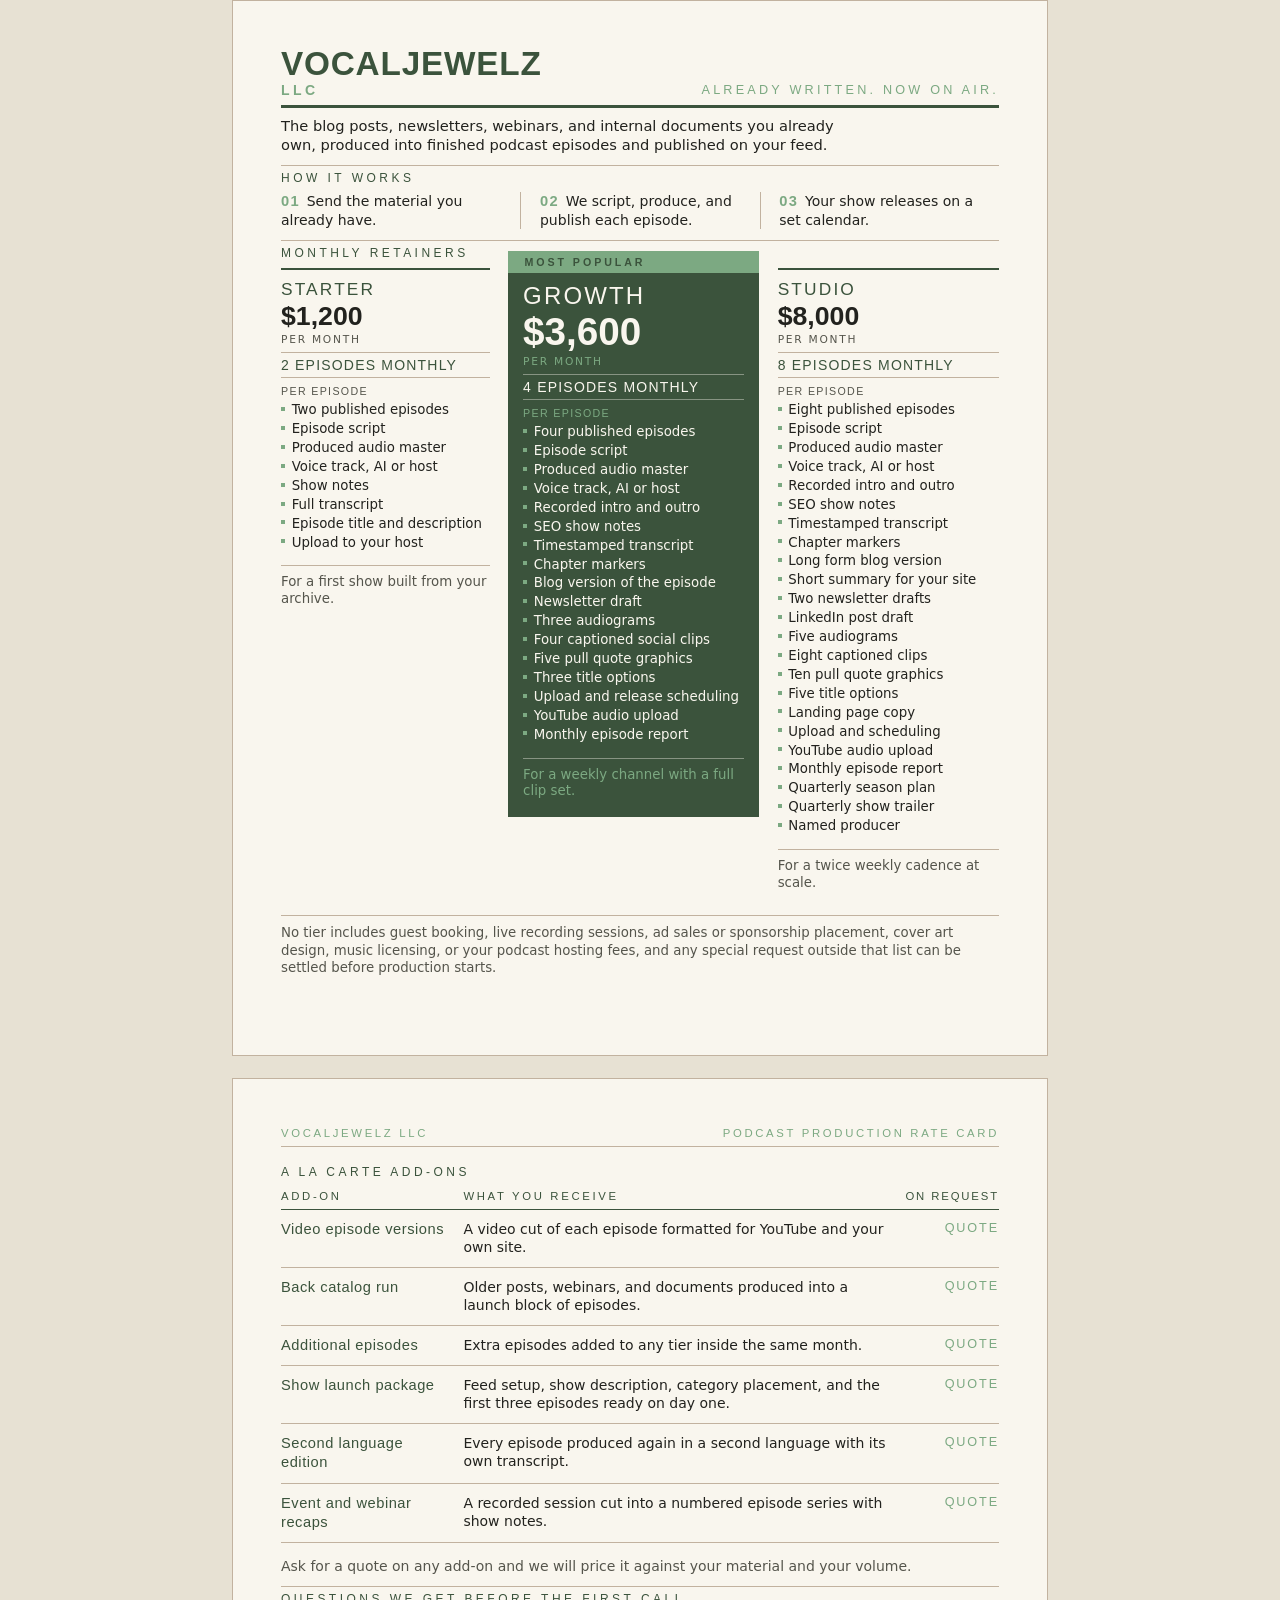
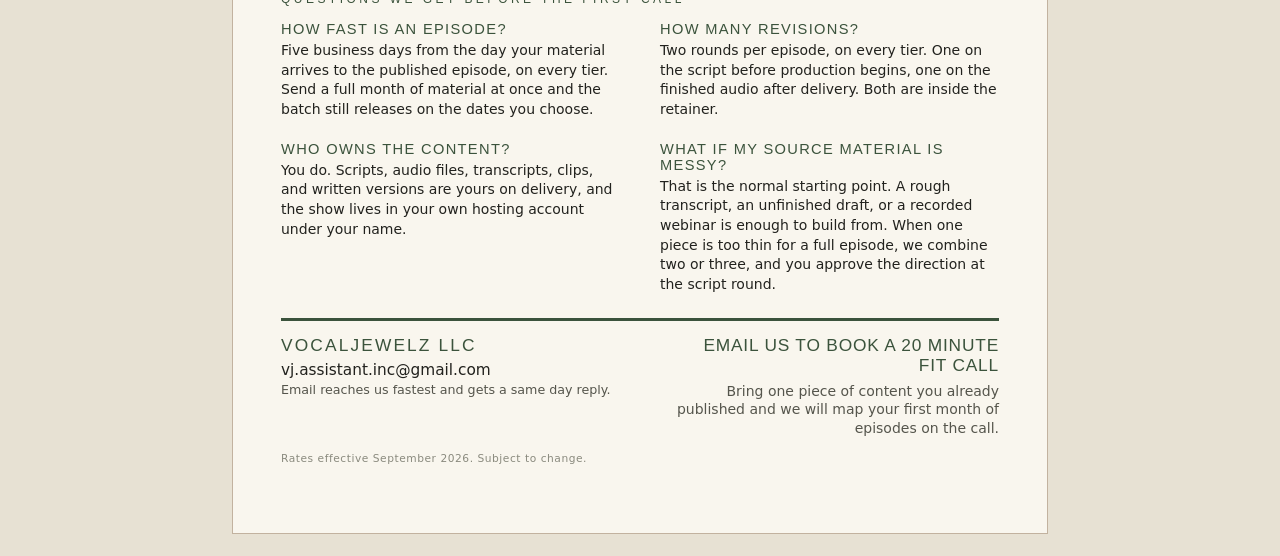
==== docs/podcast-price-sheet.html @ 9bf1d611 "Add VocalJewelz podcast production price sheet Self-contained, print-ready HTML rate card for the do" ====
<!doctype html>
<html lang="en">
<head>
<meta charset="utf-8">
<meta name="viewport" content="width=device-width, initial-scale=1">
<title>VocalJewelz LLC | Podcast Production Rate Card</title>
<style>
  @page { size: Letter portrait; margin: 0.5in; }

  :root{
    --ink:#22221E;
    --ink-soft:#55554C;
    --green:#3B533C;
    --sage:#7CA982;
    --cream:#F9F6EE;
    --tan:#C2B29F;
    --display:'Oswald','Arial Narrow','Roboto Condensed','Helvetica Neue',Helvetica,Arial,sans-serif;
    --body:'Spline Sans',ui-sans-serif,system-ui,-apple-system,'Segoe UI',Roboto,'Helvetica Neue',Arial,sans-serif;
  }

  *{box-sizing:border-box;}
  html,body{
    margin:0;padding:0;
    background:#E7E1D3;
    color:var(--ink);
    font-family:var(--body);
    -webkit-print-color-adjust:exact;
    print-color-adjust:exact;
  }

  .page{
    width:8.5in;
    min-height:11in;
    padding:0.5in;
    margin:0 auto 22px;
    background:var(--cream);
    border:1px solid var(--tan);
    -webkit-print-color-adjust:exact;
    print-color-adjust:exact;
  }

  /* ---------- masthead ---------- */
  .masthead{display:flex;justify-content:space-between;align-items:flex-end;gap:22pt;
    border-bottom:2.5pt solid var(--green);padding-bottom:6pt;}
  .brand{font-family:var(--display);font-weight:600;font-size:25pt;line-height:0.9;
    letter-spacing:0.6pt;text-transform:uppercase;color:var(--green);}
  .brand .suffix{font-size:10.5pt;letter-spacing:2.6pt;color:var(--sage);display:block;margin-top:4pt;}
  .tagline{font-family:var(--display);font-weight:500;font-size:9.5pt;letter-spacing:2.4pt;
    text-transform:uppercase;color:var(--sage);text-align:right;white-space:nowrap;}
  .positioning{font-size:11pt;line-height:1.3;max-width:6.1in;margin:6pt 0 0;color:var(--ink);}

  /* ---------- section headers ---------- */
  .sec-h{font-family:var(--display);font-weight:500;font-size:9pt;letter-spacing:2.6pt;
    text-transform:uppercase;color:var(--green);border-top:0.75pt solid var(--tan);
    padding-top:4pt;margin:8pt 0 0;break-after:avoid;page-break-after:avoid;}

  /* ---------- how it works ---------- */
  .steps{display:grid;grid-template-columns:repeat(3,1fr);margin-top:5pt;}
  .step{padding:0 14pt;border-left:0.75pt solid var(--tan);}
  .step:first-child{padding-left:0;border-left:none;}
  .step .n{font-family:var(--display);font-weight:600;font-size:11pt;letter-spacing:1pt;color:var(--sage);margin-right:5pt;}
  .step p{font-size:10.5pt;line-height:1.3;margin:0;}

  /* ---------- tiers ---------- */
  .tiers{display:grid;grid-template-columns:1fr 1.2fr 1.06fr;gap:14pt;align-items:start;margin-top:6pt;}
  .tier{display:flex;flex-direction:column;background:transparent;border:none;border-top:2pt solid var(--green);padding:8pt 0 0;
    break-inside:avoid;page-break-inside:avoid;-webkit-print-color-adjust:exact;print-color-adjust:exact;}
  .tier.growth{background:var(--green);border-top:none;color:var(--cream);padding:0 0 13pt;margin-top:-13pt;}
  .growth .badge{display:block;background:var(--sage);color:var(--green);font-family:var(--display);
    font-weight:600;font-size:8pt;letter-spacing:2.2pt;text-transform:uppercase;padding:4pt 12pt;}
  .growth .inner{display:flex;flex-direction:column;flex:1 1 auto;padding:8pt 11pt 0;}

  .tier .name{font-family:var(--display);font-weight:500;font-size:13pt;letter-spacing:1.6pt;
    text-transform:uppercase;color:var(--green);line-height:1;}
  .growth .name{color:var(--cream);font-size:18pt;}
  .price{font-family:var(--display);font-weight:600;font-size:20pt;line-height:1;color:var(--ink);margin-top:4pt;}
  .growth .price{font-size:29pt;color:var(--cream);}
  .permo{font-size:8pt;letter-spacing:1.3pt;text-transform:uppercase;color:var(--ink-soft);margin-top:2pt;}
  .growth .permo{color:var(--sage);}
  .vol{font-family:var(--display);font-weight:500;font-size:10.5pt;letter-spacing:0.9pt;text-transform:uppercase;
    color:var(--green);border-top:0.75pt solid var(--tan);border-bottom:0.75pt solid var(--tan);
    padding:3pt 0;margin:5pt 0;}
  .growth .vol{color:var(--cream);border-color:rgba(249,246,238,0.4);}

  .cap{font-family:var(--display);font-weight:500;font-size:8pt;letter-spacing:1pt;
    text-transform:uppercase;color:var(--ink-soft);margin:0 0 4pt;}
  .growth .cap{color:var(--sage);}
  ul.deliv{list-style:none;padding:0;margin:0;}
  ul.deliv li{font-size:10pt;line-height:1.2;padding-left:8pt;margin-bottom:2.2pt;position:relative;}
  ul.deliv li::before{content:"";position:absolute;left:0;top:3.6pt;width:3pt;height:3pt;
    background:var(--sage);-webkit-print-color-adjust:exact;print-color-adjust:exact;}

  .fit{margin-top:9pt;padding-top:6pt;border-top:0.75pt solid var(--tan);
    font-size:10pt;line-height:1.24;color:var(--ink-soft);}
  .growth .fit{border-color:rgba(249,246,238,0.4);color:var(--sage);margin-bottom:0;}

  /* ---------- exclusions ---------- */
  .excl{font-size:10pt;line-height:1.32;color:var(--ink-soft);border-top:0.75pt solid var(--tan);
    margin-top:8pt;padding-top:6pt;}

  /* ---------- add-ons ---------- */
  table{width:100%;border-collapse:collapse;margin-top:8pt;}
  th{font-family:var(--display);font-weight:500;font-size:8.5pt;letter-spacing:2pt;text-transform:uppercase;
    text-align:left;color:var(--green);border-bottom:1pt solid var(--green);padding:0 0 5pt;}
  th.req{text-align:right;white-space:nowrap;letter-spacing:1.4pt;}
  td{font-size:10.5pt;line-height:1.32;padding:7.5pt 0;border-bottom:0.75pt solid var(--tan);vertical-align:top;}
  td.nm{font-family:var(--display);font-weight:500;font-size:11pt;letter-spacing:0.4pt;color:var(--green);
    width:1.9in;padding-right:14pt;}
  td.req{text-align:right;font-family:var(--display);font-weight:500;font-size:9.5pt;letter-spacing:1.4pt;
    text-transform:uppercase;color:var(--sage);width:1.05in;}
  .table-note{font-size:10.5pt;line-height:1.35;color:var(--ink-soft);margin:10pt 0 0;}

  /* ---------- faq ---------- */
  .faq{display:grid;grid-template-columns:1fr 1fr;gap:16pt 30pt;margin-top:11pt;}
  .faq section{break-inside:avoid;page-break-inside:avoid;}
  .faq h3{font-family:var(--display);font-weight:500;font-size:11pt;letter-spacing:1pt;
    text-transform:uppercase;color:var(--green);margin:0 0 3pt;}
  .faq p{font-size:10.5pt;line-height:1.4;margin:0;}

  /* ---------- footer ---------- */
  .foot{border-top:2.5pt solid var(--green);margin-top:18pt;padding-top:10pt;
    display:flex;justify-content:space-between;align-items:flex-start;gap:26pt;
    break-inside:avoid;page-break-inside:avoid;}
  .foot .who{font-family:var(--display);font-weight:500;font-size:13pt;letter-spacing:1.6pt;
    text-transform:uppercase;color:var(--green);}
  .foot .mail{font-size:11.5pt;margin-top:4pt;color:var(--ink);}
  .foot .best{font-size:9.5pt;color:var(--ink-soft);margin-top:2pt;}
  .cta{text-align:right;max-width:3.4in;}
  .cta .big{font-family:var(--display);font-weight:500;font-size:13pt;line-height:1.2;
    letter-spacing:0.6pt;text-transform:uppercase;color:var(--green);}
  .cta .sub{font-size:10.5pt;line-height:1.35;color:var(--ink-soft);margin-top:4pt;}
  .rates{font-size:8pt;letter-spacing:0.4pt;color:#8A8A7E;margin-top:10pt;}

  .runhead{display:flex;justify-content:space-between;align-items:baseline;
    font-family:var(--display);font-weight:500;font-size:8.5pt;letter-spacing:2pt;
    text-transform:uppercase;color:var(--sage);border-bottom:0.75pt solid var(--tan);
    padding-bottom:5pt;margin:0 0 14pt;}

  /* ---------- print ---------- */
  @media print{
    html,body{background:var(--cream);}
    .page{width:auto;min-height:0;padding:0;margin:0;border:none;}
    .page + .page{break-before:page;page-break-before:always;}
  }

  /* ---------- phone ---------- */
  @media screen and (max-width:700px){
    .page{width:100%;min-height:0;padding:22px 18px;margin-bottom:14px;}
    .masthead{flex-direction:column;align-items:flex-start;gap:10pt;}
    .tagline{text-align:left;}
    .steps{grid-template-columns:1fr;}
    .step{padding:8pt 0 0;border-left:none;border-top:0.75pt solid var(--tan);margin-top:8pt;}
    .step:first-child{border-top:none;margin-top:0;padding-top:0;}
    .tiers{grid-template-columns:1fr;gap:16pt;}
    .tier.growth{margin-top:0;}
    .faq{grid-template-columns:1fr;}
    .runhead{flex-wrap:wrap;gap:2pt 12pt;letter-spacing:1.4pt;}
    .foot{flex-direction:column;gap:14pt;}
    .cta{text-align:left;max-width:none;}
    td.nm{width:40%;}
    td.req{width:20%;}
  }
</style>
</head>
<body>

<!-- ============================ PAGE 1 ============================ -->
<div class="page">

  <header class="masthead">
    <div class="brand">VocalJewelz<span class="suffix">LLC</span></div>
    <div class="tagline">Already written. Now on air.</div>
  </header>

  <p class="positioning">The blog posts, newsletters, webinars, and internal documents you already own, produced into finished podcast episodes and published on your feed.</p>

  <h2 class="sec-h">How it works</h2>
  <div class="steps">
    <div class="step"><p><span class="n">01</span>Send the material you already have.</p></div>
    <div class="step"><p><span class="n">02</span>We script, produce, and publish each episode.</p></div>
    <div class="step"><p><span class="n">03</span>Your show releases on a set calendar.</p></div>
  </div>

  <h2 class="sec-h">Monthly retainers</h2>
  <div class="tiers">

    <!-- STARTER -->
    <div class="tier">
      <div class="name">Starter</div>
      <div class="price">$1,200</div>
      <div class="permo">Per month</div>
      <div class="vol">2 episodes monthly</div>
      <p class="cap">Per episode</p>
      <ul class="deliv">
        <li>Two published episodes</li>
        <li>Episode script</li>
        <li>Produced audio master</li>
        <li>Voice track, AI or host</li>
        <li>Show notes</li>
        <li>Full transcript</li>
        <li>Episode title and description</li>
        <li>Upload to your host</li>
      </ul>
      <p class="fit">For a first show built from your archive.</p>
    </div>

    <!-- GROWTH -->
    <div class="tier growth">
      <div class="badge">Most popular</div>
      <div class="inner">
        <div class="name">Growth</div>
        <div class="price">$3,600</div>
        <div class="permo">Per month</div>
        <div class="vol">4 episodes monthly</div>
        <p class="cap">Per episode</p>
        <ul class="deliv">
          <li>Four published episodes</li>
          <li>Episode script</li>
          <li>Produced audio master</li>
          <li>Voice track, AI or host</li>
          <li>Recorded intro and outro</li>
          <li>SEO show notes</li>
          <li>Timestamped transcript</li>
          <li>Chapter markers</li>
          <li>Blog version of the episode</li>
          <li>Newsletter draft</li>
          <li>Three audiograms</li>
          <li>Four captioned social clips</li>
          <li>Five pull quote graphics</li>
          <li>Three title options</li>
          <li>Upload and release scheduling</li>
          <li>YouTube audio upload</li>
          <li>Monthly episode report</li>
        </ul>
        <p class="fit">For a weekly channel with a full clip set.</p>
      </div>
    </div>

    <!-- STUDIO -->
    <div class="tier">
      <div class="name">Studio</div>
      <div class="price">$8,000</div>
      <div class="permo">Per month</div>
      <div class="vol">8 episodes monthly</div>
      <p class="cap">Per episode</p>
      <ul class="deliv">
        <li>Eight published episodes</li>
        <li>Episode script</li>
        <li>Produced audio master</li>
        <li>Voice track, AI or host</li>
        <li>Recorded intro and outro</li>
        <li>SEO show notes</li>
        <li>Timestamped transcript</li>
        <li>Chapter markers</li>
        <li>Long form blog version</li>
        <li>Short summary for your site</li>
        <li>Two newsletter drafts</li>
        <li>LinkedIn post draft</li>
        <li>Five audiograms</li>
        <li>Eight captioned clips</li>
        <li>Ten pull quote graphics</li>
        <li>Five title options</li>
        <li>Landing page copy</li>
        <li>Upload and scheduling</li>
        <li>YouTube audio upload</li>
        <li>Monthly episode report</li>
        <li>Quarterly season plan</li>
        <li>Quarterly show trailer</li>
        <li>Named producer</li>
      </ul>
      <p class="fit">For a twice weekly cadence at scale.</p>
    </div>

  </div>

  <p class="excl">No tier includes guest booking, live recording sessions, ad sales or sponsorship placement, cover art design, music licensing, or your podcast hosting fees, and any special request outside that list can be settled before production starts.</p>

</div>

<!-- ============================ PAGE 2 ============================ -->
<div class="page">

  <div class="runhead"><span>VocalJewelz LLC</span><span>Podcast production rate card</span></div>

  <h2 class="sec-h" style="border-top:none;margin-top:0;padding-top:0;">A la carte add-ons</h2>
  <table>
    <thead>
      <tr>
        <th>Add-on</th>
        <th>What you receive</th>
        <th class="req">On request</th>
      </tr>
    </thead>
    <tbody>
      <tr>
        <td class="nm">Video episode versions</td>
        <td>A video cut of each episode formatted for YouTube and your own site.</td>
        <td class="req">Quote</td>
      </tr>
      <tr>
        <td class="nm">Back catalog run</td>
        <td>Older posts, webinars, and documents produced into a launch block of episodes.</td>
        <td class="req">Quote</td>
      </tr>
      <tr>
        <td class="nm">Additional episodes</td>
        <td>Extra episodes added to any tier inside the same month.</td>
        <td class="req">Quote</td>
      </tr>
      <tr>
        <td class="nm">Show launch package</td>
        <td>Feed setup, show description, category placement, and the first three episodes ready on day one.</td>
        <td class="req">Quote</td>
      </tr>
      <tr>
        <td class="nm">Second language edition</td>
        <td>Every episode produced again in a second language with its own transcript.</td>
        <td class="req">Quote</td>
      </tr>
      <tr>
        <td class="nm">Event and webinar recaps</td>
        <td>A recorded session cut into a numbered episode series with show notes.</td>
        <td class="req">Quote</td>
      </tr>
    </tbody>
  </table>
  <p class="table-note">Ask for a quote on any add-on and we will price it against your material and your volume.</p>

  <h2 class="sec-h">Questions we get before the first call</h2>
  <div class="faq">
    <section>
      <h3>How fast is an episode?</h3>
      <p>Five business days from the day your material arrives to the published episode, on every tier. Send a full month of material at once and the batch still releases on the dates you choose.</p>
    </section>
    <section>
      <h3>How many revisions?</h3>
      <p>Two rounds per episode, on every tier. One on the script before production begins, one on the finished audio after delivery. Both are inside the retainer.</p>
    </section>
    <section>
      <h3>Who owns the content?</h3>
      <p>You do. Scripts, audio files, transcripts, clips, and written versions are yours on delivery, and the show lives in your own hosting account under your name.</p>
    </section>
    <section>
      <h3>What if my source material is messy?</h3>
      <p>That is the normal starting point. A rough transcript, an unfinished draft, or a recorded webinar is enough to build from. When one piece is too thin for a full episode, we combine two or three, and you approve the direction at the script round.</p>
    </section>
  </div>

  <footer class="foot">
    <div>
      <div class="who">VocalJewelz LLC</div>
      <div class="mail">vj.assistant.inc@gmail.com</div>
      <div class="best">Email reaches us fastest and gets a same day reply.</div>
    </div>
    <div class="cta">
      <div class="big">Email us to book a 20 minute fit call</div>
      <div class="sub">Bring one piece of content you already published and we will map your first month of episodes on the call.</div>
    </div>
  </footer>
  <p class="rates">Rates effective September 2026. Subject to change.</p>

</div>

</body>
</html>
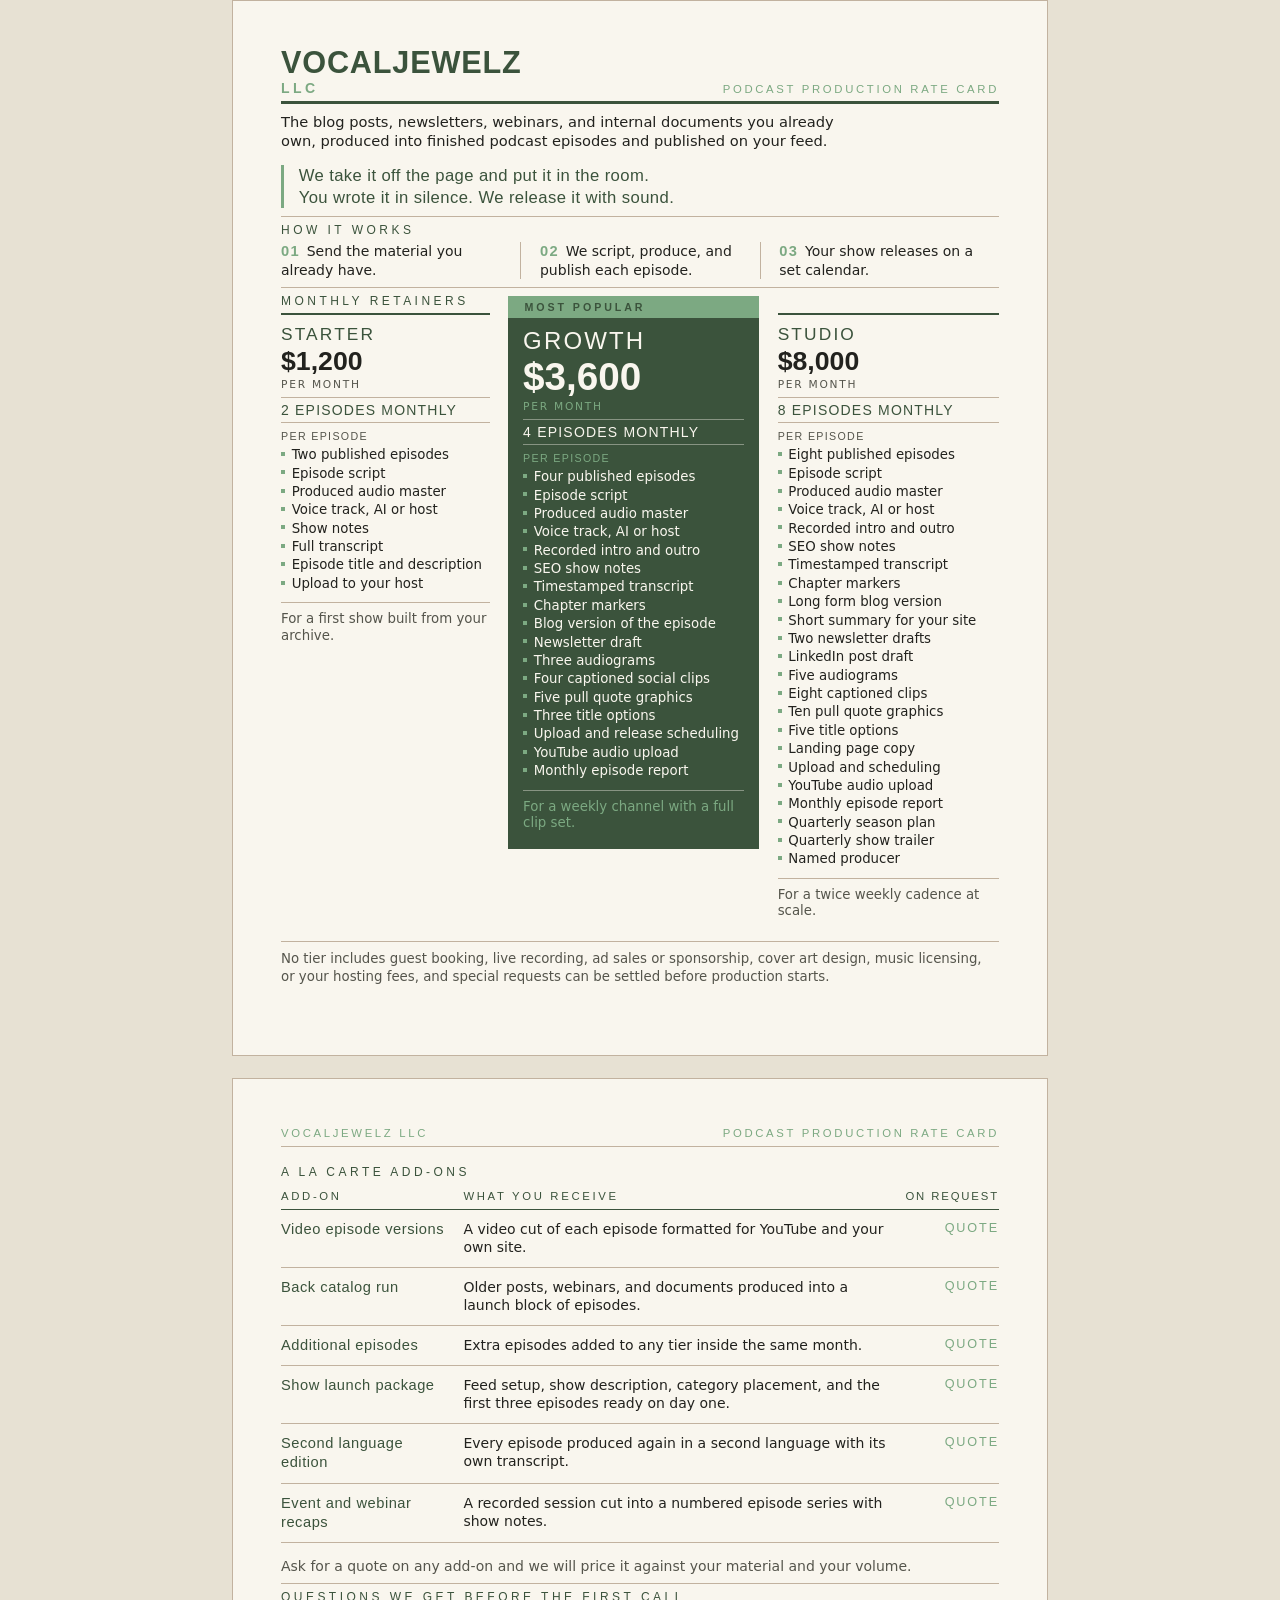
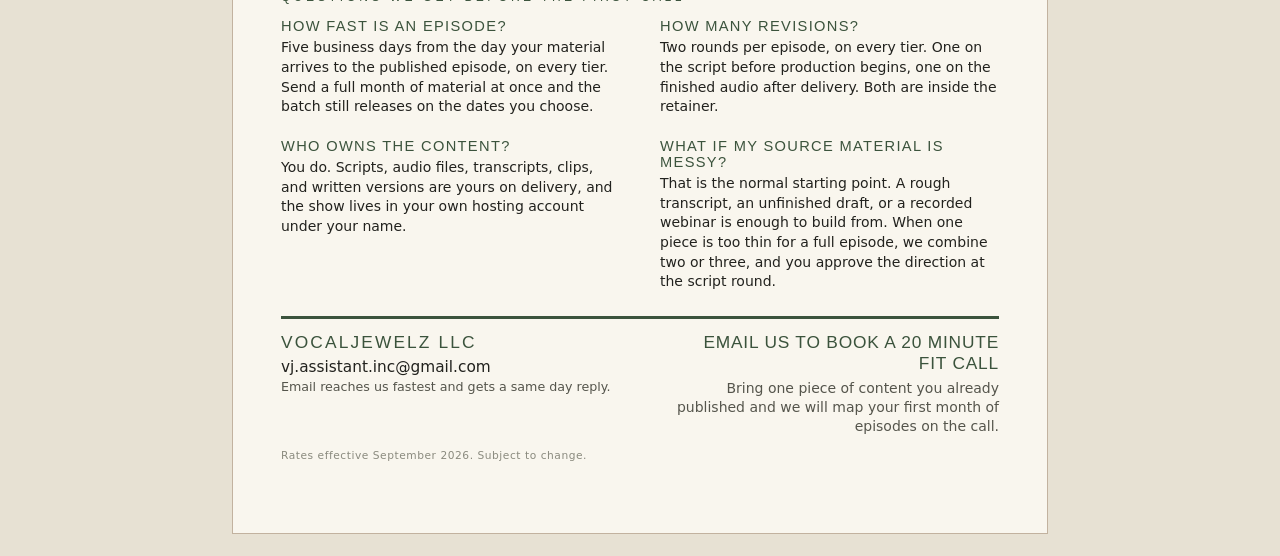
==== commit 21906271: "Use the real VocalJewelz tagline in the price sheet header Replaces the placeholder tagline with the" ====
--- a/docs/podcast-price-sheet.html
+++ b/docs/podcast-price-sheet.html
@@ -41,28 +41,31 @@
 
   /* ---------- masthead ---------- */
   .masthead{display:flex;justify-content:space-between;align-items:flex-end;gap:22pt;
-    border-bottom:2.5pt solid var(--green);padding-bottom:6pt;}
-  .brand{font-family:var(--display);font-weight:600;font-size:25pt;line-height:0.9;
+    border-bottom:2.5pt solid var(--green);padding-bottom:5pt;}
+  .brand{font-family:var(--display);font-weight:600;font-size:23pt;line-height:0.9;
     letter-spacing:0.6pt;text-transform:uppercase;color:var(--green);}
   .brand .suffix{font-size:10.5pt;letter-spacing:2.6pt;color:var(--sage);display:block;margin-top:4pt;}
-  .tagline{font-family:var(--display);font-weight:500;font-size:9.5pt;letter-spacing:2.4pt;
+  .doclabel{font-family:var(--display);font-weight:500;font-size:8.5pt;letter-spacing:2pt;
     text-transform:uppercase;color:var(--sage);text-align:right;white-space:nowrap;}
+  .tagline{font-family:var(--display);font-weight:500;font-size:12.5pt;line-height:1.3;
+    letter-spacing:0.3pt;color:var(--green);max-width:6.4in;margin:11pt 0 0;
+    border-left:2.5pt solid var(--sage);padding-left:11pt;}
   .positioning{font-size:11pt;line-height:1.3;max-width:6.1in;margin:6pt 0 0;color:var(--ink);}
 
   /* ---------- section headers ---------- */
   .sec-h{font-family:var(--display);font-weight:500;font-size:9pt;letter-spacing:2.6pt;
     text-transform:uppercase;color:var(--green);border-top:0.75pt solid var(--tan);
-    padding-top:4pt;margin:8pt 0 0;break-after:avoid;page-break-after:avoid;}
+    padding-top:4pt;margin:6pt 0 0;break-after:avoid;page-break-after:avoid;}
 
   /* ---------- how it works ---------- */
-  .steps{display:grid;grid-template-columns:repeat(3,1fr);margin-top:5pt;}
+  .steps{display:grid;grid-template-columns:repeat(3,1fr);margin-top:4pt;}
   .step{padding:0 14pt;border-left:0.75pt solid var(--tan);}
   .step:first-child{padding-left:0;border-left:none;}
   .step .n{font-family:var(--display);font-weight:600;font-size:11pt;letter-spacing:1pt;color:var(--sage);margin-right:5pt;}
   .step p{font-size:10.5pt;line-height:1.3;margin:0;}
 
   /* ---------- tiers ---------- */
-  .tiers{display:grid;grid-template-columns:1fr 1.2fr 1.06fr;gap:14pt;align-items:start;margin-top:6pt;}
+  .tiers{display:grid;grid-template-columns:1fr 1.2fr 1.06fr;gap:14pt;align-items:start;margin-top:4pt;}
   .tier{display:flex;flex-direction:column;background:transparent;border:none;border-top:2pt solid var(--green);padding:8pt 0 0;
     break-inside:avoid;page-break-inside:avoid;-webkit-print-color-adjust:exact;print-color-adjust:exact;}
   .tier.growth{background:var(--green);border-top:none;color:var(--cream);padding:0 0 13pt;margin-top:-13pt;}
@@ -86,17 +89,17 @@
     text-transform:uppercase;color:var(--ink-soft);margin:0 0 4pt;}
   .growth .cap{color:var(--sage);}
   ul.deliv{list-style:none;padding:0;margin:0;}
-  ul.deliv li{font-size:10pt;line-height:1.2;padding-left:8pt;margin-bottom:2.2pt;position:relative;}
+  ul.deliv li{font-size:10pt;line-height:1.2;padding-left:8pt;margin-bottom:1.8pt;position:relative;}
   ul.deliv li::before{content:"";position:absolute;left:0;top:3.6pt;width:3pt;height:3pt;
     background:var(--sage);-webkit-print-color-adjust:exact;print-color-adjust:exact;}
 
-  .fit{margin-top:9pt;padding-top:6pt;border-top:0.75pt solid var(--tan);
+  .fit{margin-top:6pt;padding-top:6pt;border-top:0.75pt solid var(--tan);
     font-size:10pt;line-height:1.24;color:var(--ink-soft);}
   .growth .fit{border-color:rgba(249,246,238,0.4);color:var(--sage);margin-bottom:0;}
 
   /* ---------- exclusions ---------- */
   .excl{font-size:10pt;line-height:1.32;color:var(--ink-soft);border-top:0.75pt solid var(--tan);
-    margin-top:8pt;padding-top:6pt;}
+    margin-top:6pt;padding-top:6pt;}
 
   /* ---------- add-ons ---------- */
   table{width:100%;border-collapse:collapse;margin-top:8pt;}
@@ -147,7 +150,8 @@
   @media screen and (max-width:700px){
     .page{width:100%;min-height:0;padding:22px 18px;margin-bottom:14px;}
     .masthead{flex-direction:column;align-items:flex-start;gap:10pt;}
-    .tagline{text-align:left;}
+    .doclabel{text-align:left;}
+    .tagline{font-size:12.5pt;max-width:none;padding-left:9pt;}
     .steps{grid-template-columns:1fr;}
     .step{padding:8pt 0 0;border-left:none;border-top:0.75pt solid var(--tan);margin-top:8pt;}
     .step:first-child{border-top:none;margin-top:0;padding-top:0;}
@@ -169,10 +173,12 @@
 
   <header class="masthead">
     <div class="brand">VocalJewelz<span class="suffix">LLC</span></div>
-    <div class="tagline">Already written. Now on air.</div>
+    <div class="doclabel">Podcast production rate card</div>
   </header>
 
   <p class="positioning">The blog posts, newsletters, webinars, and internal documents you already own, produced into finished podcast episodes and published on your feed.</p>
+
+  <p class="tagline">We take it off the page and put it in the room.<br>You wrote it in silence. We release it with sound.</p>
 
   <h2 class="sec-h">How it works</h2>
   <div class="steps">
@@ -273,7 +279,7 @@
 
   </div>
 
-  <p class="excl">No tier includes guest booking, live recording sessions, ad sales or sponsorship placement, cover art design, music licensing, or your podcast hosting fees, and any special request outside that list can be settled before production starts.</p>
+  <p class="excl">No tier includes guest booking, live recording, ad sales or sponsorship, cover art design, music licensing, or your hosting fees, and special requests can be settled before production starts.</p>
 
 </div>
 
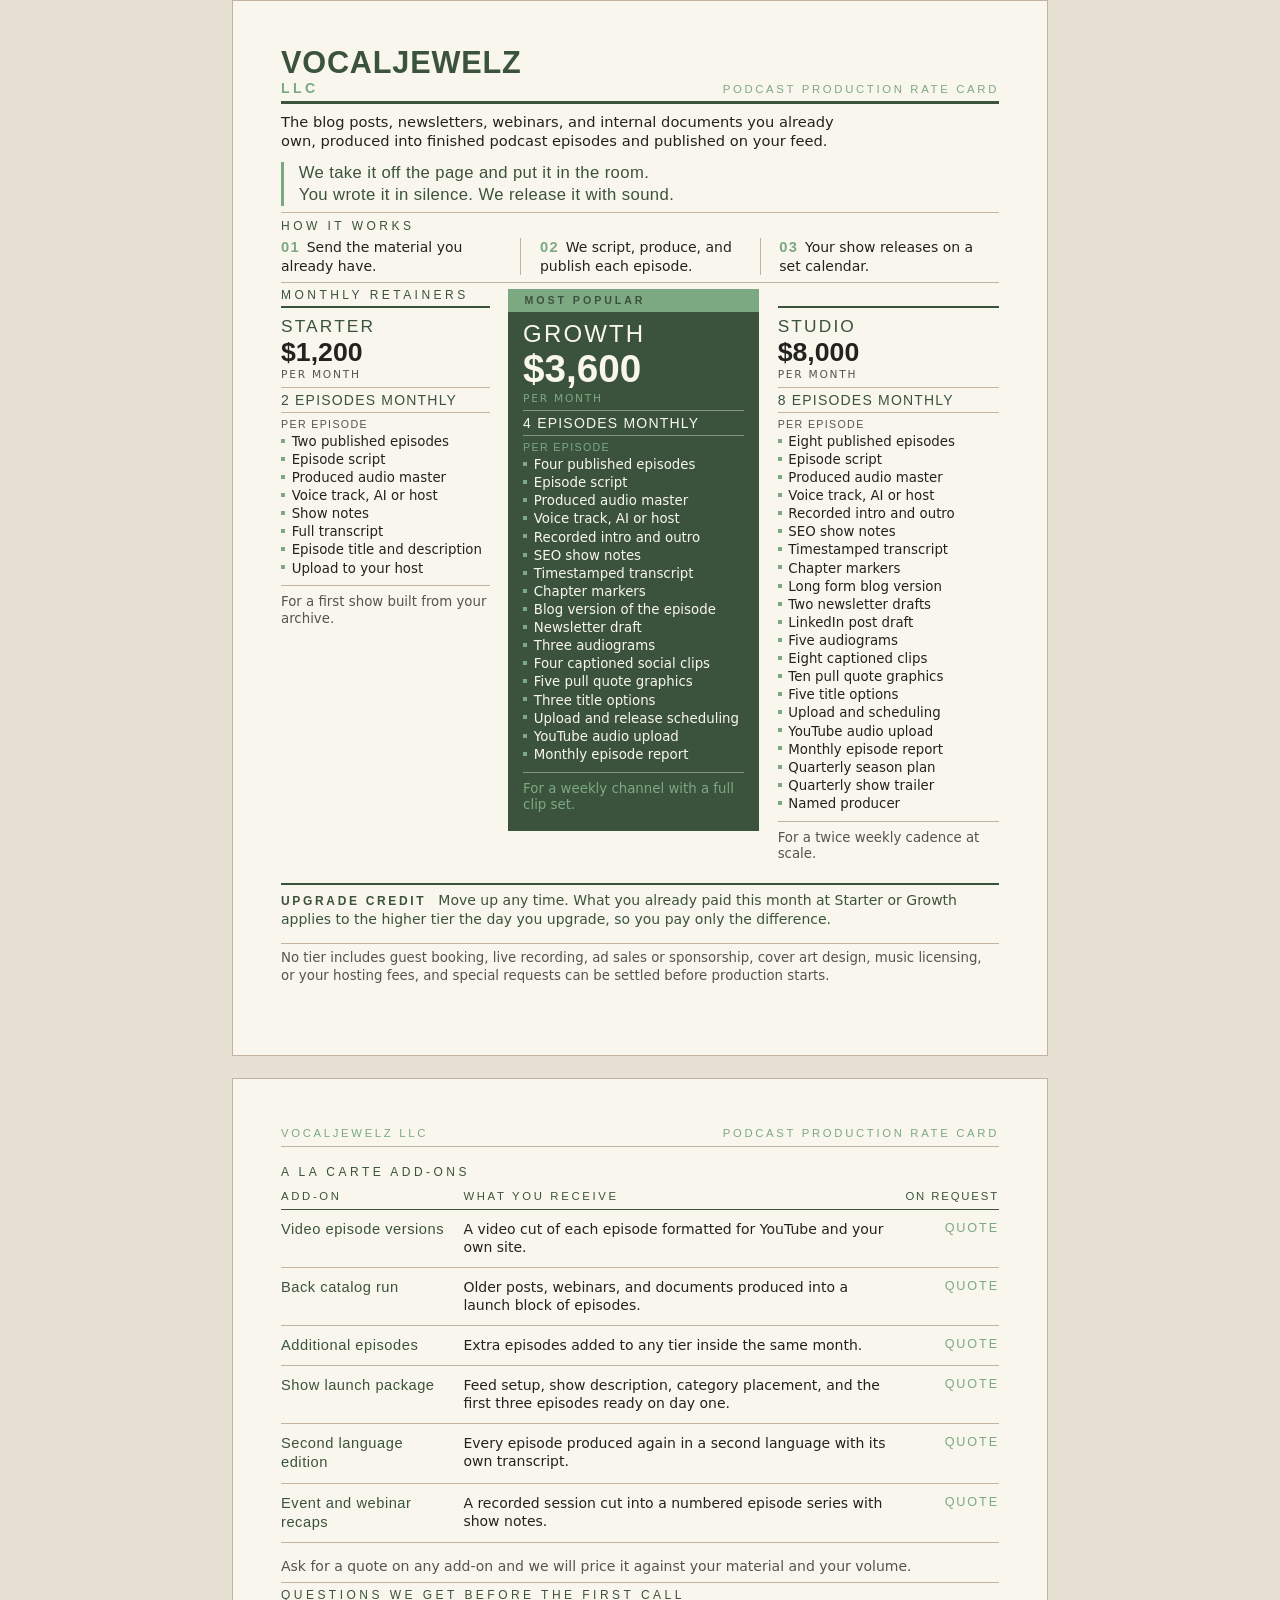
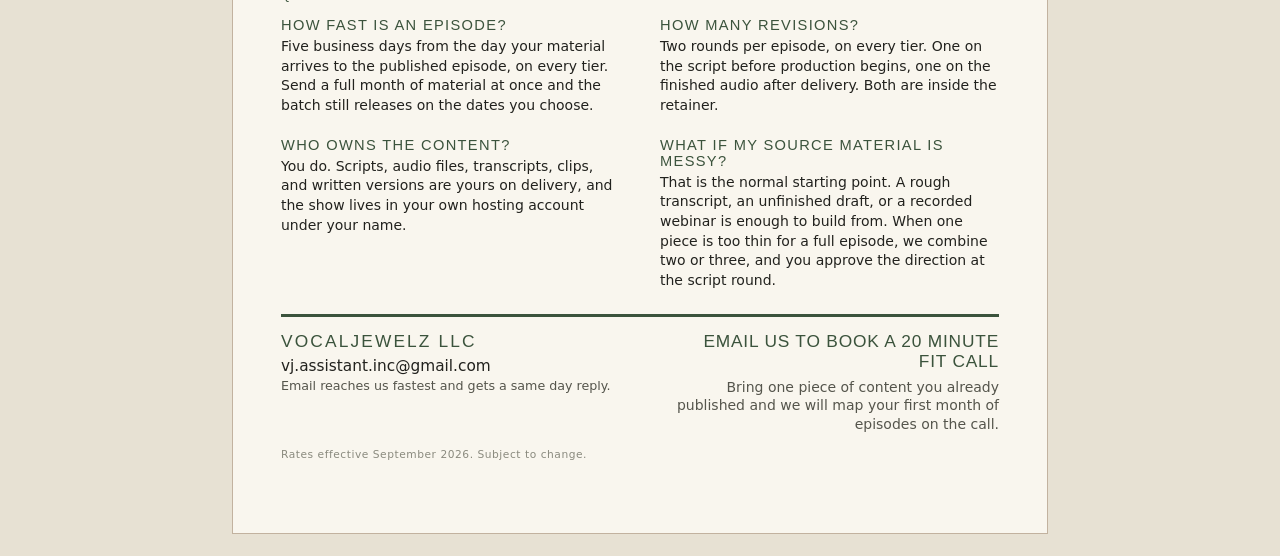
==== commit 8aeb8d25: "Add upgrade credit statement to the price sheet States that a client moving from Starter or Growth t" ====
--- a/docs/podcast-price-sheet.html
+++ b/docs/podcast-price-sheet.html
@@ -48,14 +48,14 @@
   .doclabel{font-family:var(--display);font-weight:500;font-size:8.5pt;letter-spacing:2pt;
     text-transform:uppercase;color:var(--sage);text-align:right;white-space:nowrap;}
   .tagline{font-family:var(--display);font-weight:500;font-size:12.5pt;line-height:1.3;
-    letter-spacing:0.3pt;color:var(--green);max-width:6.4in;margin:11pt 0 0;
+    letter-spacing:0.3pt;color:var(--green);max-width:6.4in;margin:9pt 0 0;
     border-left:2.5pt solid var(--sage);padding-left:11pt;}
   .positioning{font-size:11pt;line-height:1.3;max-width:6.1in;margin:6pt 0 0;color:var(--ink);}
 
   /* ---------- section headers ---------- */
   .sec-h{font-family:var(--display);font-weight:500;font-size:9pt;letter-spacing:2.6pt;
     text-transform:uppercase;color:var(--green);border-top:0.75pt solid var(--tan);
-    padding-top:4pt;margin:6pt 0 0;break-after:avoid;page-break-after:avoid;}
+    padding-top:4pt;margin:5pt 0 0;break-after:avoid;page-break-after:avoid;}
 
   /* ---------- how it works ---------- */
   .steps{display:grid;grid-template-columns:repeat(3,1fr);margin-top:4pt;}
@@ -65,8 +65,8 @@
   .step p{font-size:10.5pt;line-height:1.3;margin:0;}
 
   /* ---------- tiers ---------- */
-  .tiers{display:grid;grid-template-columns:1fr 1.2fr 1.06fr;gap:14pt;align-items:start;margin-top:4pt;}
-  .tier{display:flex;flex-direction:column;background:transparent;border:none;border-top:2pt solid var(--green);padding:8pt 0 0;
+  .tiers{display:grid;grid-template-columns:1fr 1.2fr 1.06fr;gap:14pt;align-items:start;margin-top:3pt;}
+  .tier{display:flex;flex-direction:column;background:transparent;border:none;border-top:2pt solid var(--green);padding:7pt 0 0;
     break-inside:avoid;page-break-inside:avoid;-webkit-print-color-adjust:exact;print-color-adjust:exact;}
   .tier.growth{background:var(--green);border-top:none;color:var(--cream);padding:0 0 13pt;margin-top:-13pt;}
   .growth .badge{display:block;background:var(--sage);color:var(--green);font-family:var(--display);
@@ -76,30 +76,36 @@
   .tier .name{font-family:var(--display);font-weight:500;font-size:13pt;letter-spacing:1.6pt;
     text-transform:uppercase;color:var(--green);line-height:1;}
   .growth .name{color:var(--cream);font-size:18pt;}
-  .price{font-family:var(--display);font-weight:600;font-size:20pt;line-height:1;color:var(--ink);margin-top:4pt;}
+  .price{font-family:var(--display);font-weight:600;font-size:20pt;line-height:1;color:var(--ink);margin-top:3pt;}
   .growth .price{font-size:29pt;color:var(--cream);}
   .permo{font-size:8pt;letter-spacing:1.3pt;text-transform:uppercase;color:var(--ink-soft);margin-top:2pt;}
   .growth .permo{color:var(--sage);}
   .vol{font-family:var(--display);font-weight:500;font-size:10.5pt;letter-spacing:0.9pt;text-transform:uppercase;
     color:var(--green);border-top:0.75pt solid var(--tan);border-bottom:0.75pt solid var(--tan);
-    padding:3pt 0;margin:5pt 0;}
+    padding:3pt 0;margin:4pt 0;}
   .growth .vol{color:var(--cream);border-color:rgba(249,246,238,0.4);}
 
   .cap{font-family:var(--display);font-weight:500;font-size:8pt;letter-spacing:1pt;
-    text-transform:uppercase;color:var(--ink-soft);margin:0 0 4pt;}
+    text-transform:uppercase;color:var(--ink-soft);margin:0 0 3pt;}
   .growth .cap{color:var(--sage);}
   ul.deliv{list-style:none;padding:0;margin:0;}
-  ul.deliv li{font-size:10pt;line-height:1.2;padding-left:8pt;margin-bottom:1.8pt;position:relative;}
+  ul.deliv li{font-size:10pt;line-height:1.2;padding-left:8pt;margin-bottom:1.6pt;position:relative;}
   ul.deliv li::before{content:"";position:absolute;left:0;top:3.6pt;width:3pt;height:3pt;
     background:var(--sage);-webkit-print-color-adjust:exact;print-color-adjust:exact;}
 
-  .fit{margin-top:6pt;padding-top:6pt;border-top:0.75pt solid var(--tan);
+  .fit{margin-top:5pt;padding-top:6pt;border-top:0.75pt solid var(--tan);
     font-size:10pt;line-height:1.24;color:var(--ink-soft);}
   .growth .fit{border-color:rgba(249,246,238,0.4);color:var(--sage);margin-bottom:0;}
 
+  /* ---------- upgrade credit ---------- */
+  .upgrade{border-top:2pt solid var(--green);margin-top:5pt;padding-top:5pt;
+    font-size:10.5pt;line-height:1.32;color:var(--green);}
+  .upgrade .lbl{font-family:var(--display);font-weight:600;font-size:9pt;letter-spacing:2pt;
+    text-transform:uppercase;color:var(--green);margin-right:9pt;}
+
   /* ---------- exclusions ---------- */
   .excl{font-size:10pt;line-height:1.32;color:var(--ink-soft);border-top:0.75pt solid var(--tan);
-    margin-top:6pt;padding-top:6pt;}
+    margin-top:4pt;padding-top:4pt;}
 
   /* ---------- add-ons ---------- */
   table{width:100%;border-collapse:collapse;margin-top:8pt;}
@@ -259,14 +265,12 @@
         <li>Timestamped transcript</li>
         <li>Chapter markers</li>
         <li>Long form blog version</li>
-        <li>Short summary for your site</li>
         <li>Two newsletter drafts</li>
         <li>LinkedIn post draft</li>
         <li>Five audiograms</li>
         <li>Eight captioned clips</li>
         <li>Ten pull quote graphics</li>
         <li>Five title options</li>
-        <li>Landing page copy</li>
         <li>Upload and scheduling</li>
         <li>YouTube audio upload</li>
         <li>Monthly episode report</li>
@@ -278,6 +282,8 @@
     </div>
 
   </div>
+
+  <p class="upgrade"><span class="lbl">Upgrade credit</span>Move up any time. What you already paid this month at Starter or Growth applies to the higher tier the day you upgrade, so you pay only the difference.</p>
 
   <p class="excl">No tier includes guest booking, live recording, ad sales or sponsorship, cover art design, music licensing, or your hosting fees, and special requests can be settled before production starts.</p>
 
